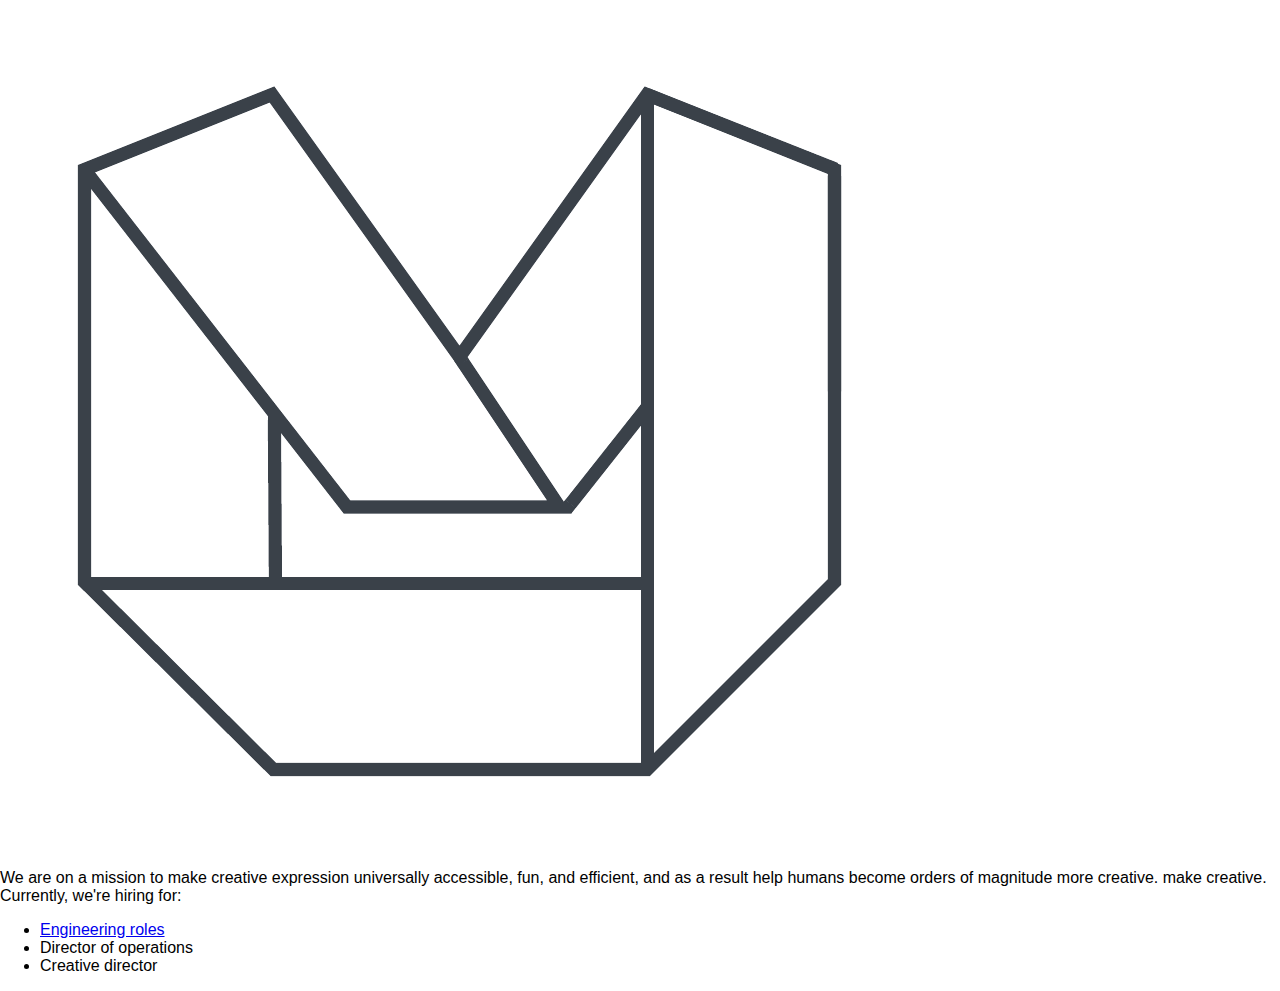
==== index.html @ bea8b9c8 "Update index.html" ====
<!doctype html>
<head>
  <meta charset="utf-8">
  <meta name="description" content="Mobius AI Inc. Website">
  <title>Mobius AI Inc.</title>
  <link rel="stylesheet" href="style.css">
</head>
<body>
    <div class="header">
      <img class="max200" src="mobius_logo.png">
    </div>


    <div class="main">
      We are on a mission to make creative expression universally accessible, fun, and efficient, and as a result help humans become orders of magnitude more creative.
make creative. Currently, we're hiring for:
      <ul>
        <li><a href="https://forms.gle/uZ28ADSbcmyHb7VN7">Engineering roles</a></li>
        <li>Director of operations</li>
        <li>Creative director</li>
      </ul>
    </div>
    
</body>
</html>
---- style.css ----
* {box-sizing: border-box;}

body { 
  margin: 0;
  font-family: sans-serif, Arial, Helvetica;
  background-color: white;  
}

.header {
  overflow: hidden;
  background-color: white;
  padding: 20px 10px;
}

.header a {
  float: left;
  color: black;
  text-align: center;
  padding: 12px;
  text-decoration: none;
  font-size: 18px; 
  line-height: 25px;
  border-radius: 4px;
}

.header a.logo {
  font-size: 25px;
  font-weight: bold;
}

.header a:hover {
  background-color: #ddd;
  color: black;
}

.header a.active {
  background-color: dodgerblue;
  color: white;
}

.header-right {
  float: right;
}

@media screen and (max-width: 500px) {
  .header a {
    float: none;
    display: block;
    text-align: left;
  }
  
  .header-right {
    float: none;
  }
}
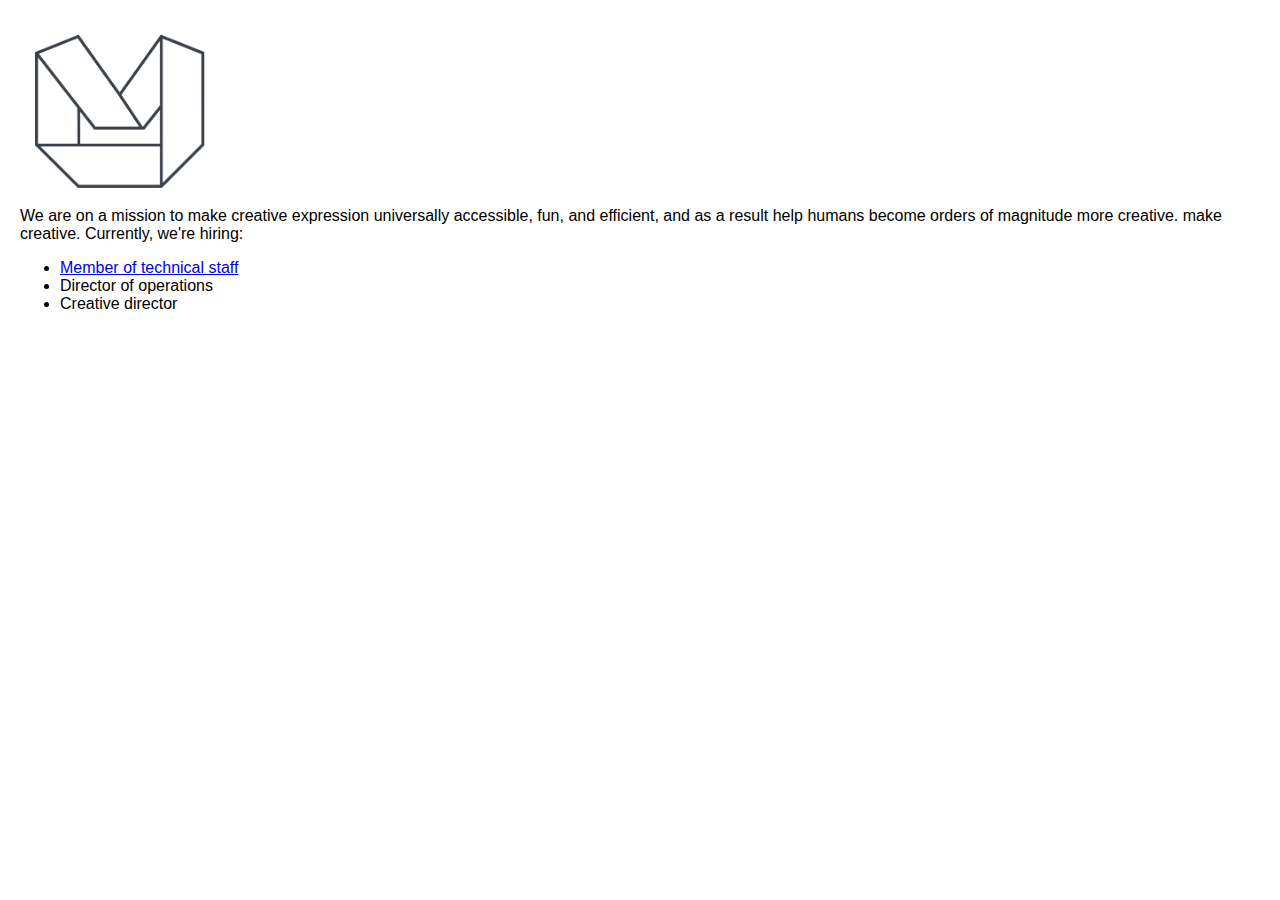
==== commit 987fb84b: "Update index.html" ====
--- a/index.html
+++ b/index.html
@@ -7,15 +7,14 @@
 </head>
 <body>
     <div class="header">
-      <img class="max200" src="mobius_logo.png">
+      <img class="responsive" src="mobius_logo.png">
     </div>
-
 
     <div class="main">
       We are on a mission to make creative expression universally accessible, fun, and efficient, and as a result help humans become orders of magnitude more creative.
-make creative. Currently, we're hiring for:
+make creative. Currently, we're hiring:
       <ul>
-        <li><a href="https://forms.gle/uZ28ADSbcmyHb7VN7">Engineering roles</a></li>
+        <li><a href="https://forms.gle/uZ28ADSbcmyHb7VN7">Member of technical staff</a></li>
         <li>Director of operations</li>
         <li>Creative director</li>
       </ul>
--- a/style.css
+++ b/style.css
@@ -8,8 +8,11 @@
 
 .header {
   overflow: hidden;
-  background-color: white;
-  padding: 20px 10px;
+  padding: 20px 20px 0 20px;
+}
+
+.main {
+  padding: 0 20px 20px 20px;
 }
 
 .header a {
@@ -42,6 +45,12 @@
   float: right;
 }
 
+.responsive {
+  width: 100%;
+  max-width: 200px;
+  height: auto;
+}
+
 @media screen and (max-width: 500px) {
   .header a {
     float: none;
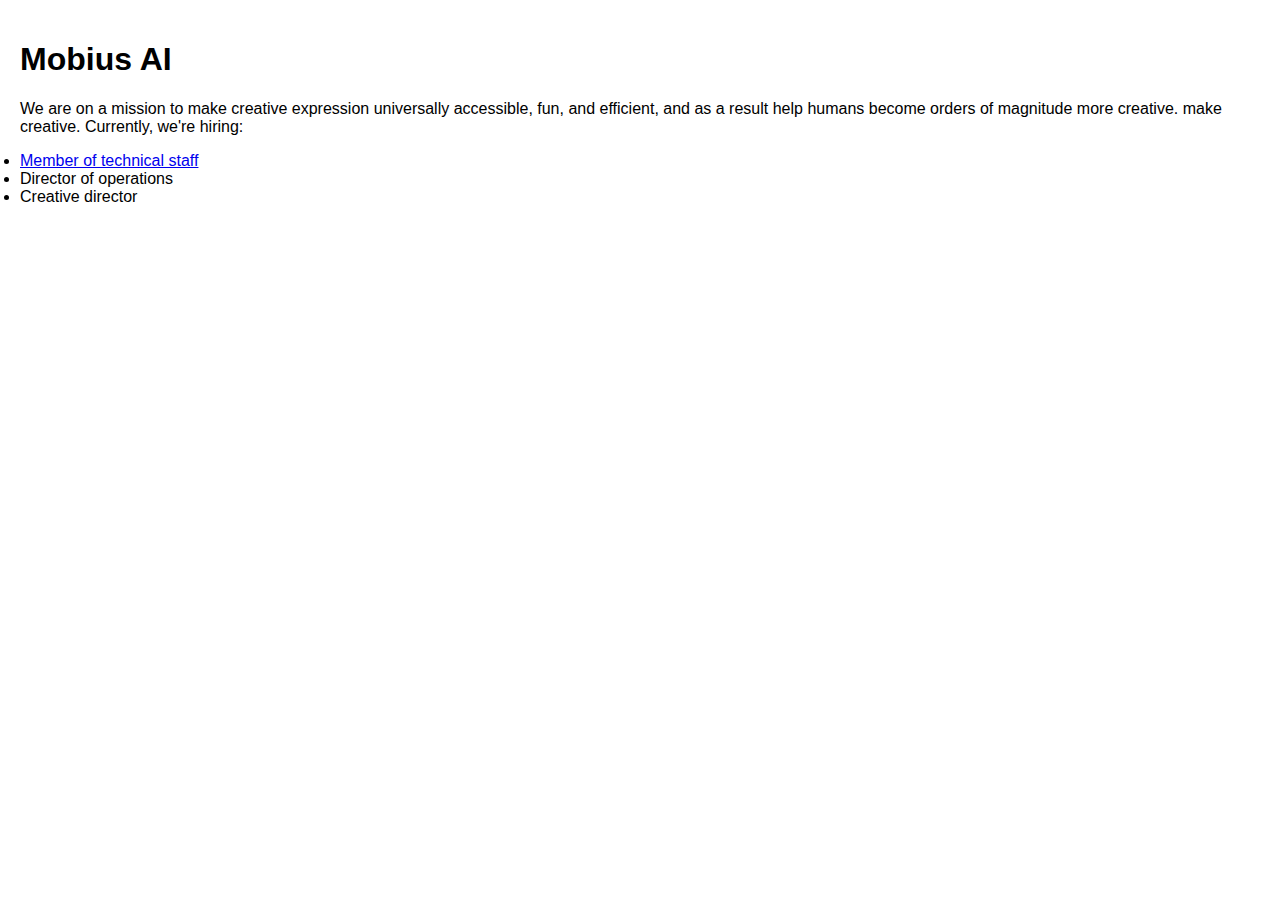
==== commit 71af8556: "Update index.html" ====
--- a/index.html
+++ b/index.html
@@ -7,17 +7,19 @@
 </head>
 <body>
     <div class="header">
-      <img class="responsive" src="mobius_logo.png">
     </div>
 
     <div class="main">
-      We are on a mission to make creative expression universally accessible, fun, and efficient, and as a result help humans become orders of magnitude more creative.
+      <h1>Mobius AI</h1>
+      
+      <p>We are on a mission to make creative expression universally accessible, fun, and efficient, and as a result help humans become orders of magnitude more creative.
 make creative. Currently, we're hiring:
-      <ul>
+      <ul style="padding: 0;">
         <li><a href="https://forms.gle/uZ28ADSbcmyHb7VN7">Member of technical staff</a></li>
         <li>Director of operations</li>
         <li>Creative director</li>
       </ul>
+      </p>
     </div>
     
 </body>
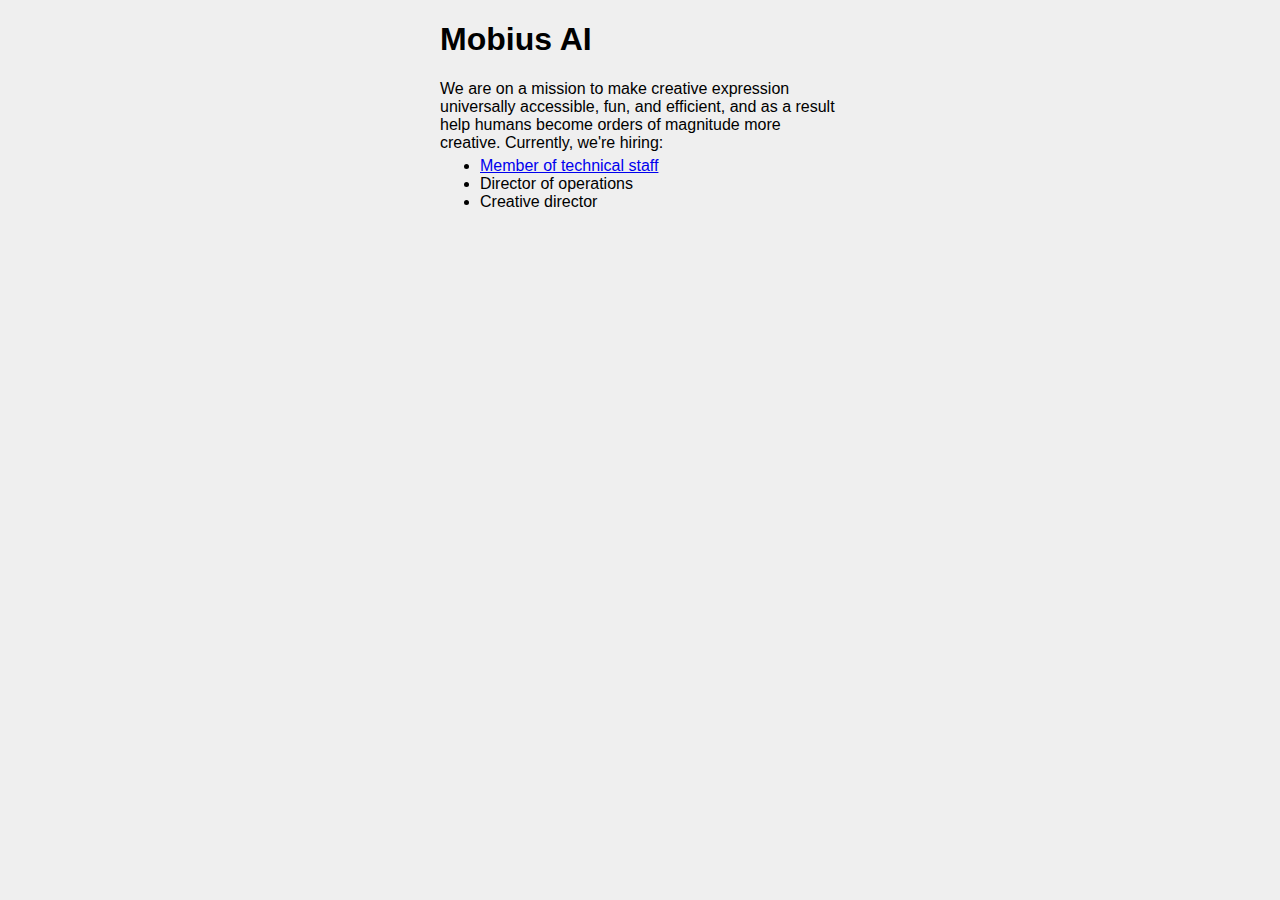
==== commit 6895d3f5: "Update index.html" ====
--- a/index.html
+++ b/index.html
@@ -12,14 +12,13 @@
     <div class="main">
       <h1>Mobius AI</h1>
       
-      <p>We are on a mission to make creative expression universally accessible, fun, and efficient, and as a result help humans become orders of magnitude more creative.
-make creative. Currently, we're hiring:
-      <ul style="padding: 0;">
+      We are on a mission to make creative expression universally accessible, fun, and efficient, and as a result help humans become orders of magnitude
+      more creative. Currently, we're hiring:
+      <ul style="margin-top: 5px;">
         <li><a href="https://forms.gle/uZ28ADSbcmyHb7VN7">Member of technical staff</a></li>
         <li>Director of operations</li>
         <li>Creative director</li>
       </ul>
-      </p>
     </div>
     
 </body>
--- a/style.css
+++ b/style.css
@@ -1,64 +1,23 @@
 * {box-sizing: border-box;}
 
 body { 
-  margin: 0;
+  margin: auto;
+  max-width: 400px;
   font-family: sans-serif, Arial, Helvetica;
-  background-color: white;  
+  background-color: rgb(239, 239, 239);
 }
 
 .header {
   overflow: hidden;
-  padding: 20px 20px 0 20px;
 }
 
 .main {
-  padding: 0 20px 20px 20px;
-}
-
-.header a {
-  float: left;
-  color: black;
-  text-align: center;
-  padding: 12px;
-  text-decoration: none;
-  font-size: 18px; 
-  line-height: 25px;
-  border-radius: 4px;
-}
-
-.header a.logo {
-  font-size: 25px;
-  font-weight: bold;
-}
-
-.header a:hover {
-  background-color: #ddd;
-  color: black;
-}
-
-.header a.active {
-  background-color: dodgerblue;
-  color: white;
-}
-
-.header-right {
-  float: right;
 }
 
 .responsive {
-  width: 100%;
-  max-width: 200px;
-  height: auto;
+    width: 100%;
+    max-width: 200px;
+    display: block;
+    margin: 30px auto 30px auto;
+    height: auto;
 }
-
-@media screen and (max-width: 500px) {
-  .header a {
-    float: none;
-    display: block;
-    text-align: left;
-  }
-  
-  .header-right {
-    float: none;
-  }
-}
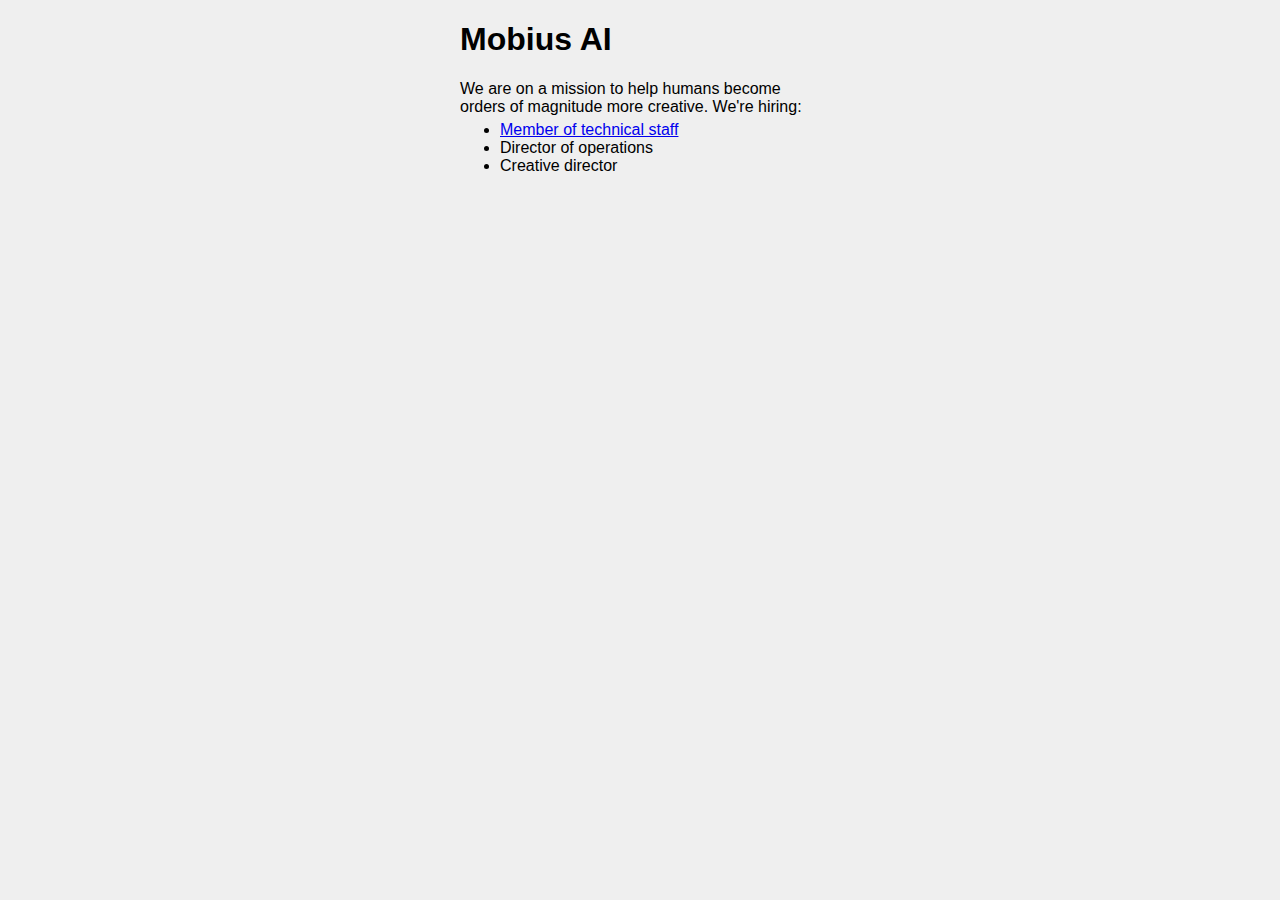
==== commit abdade98: "Update index.html" ====
--- a/index.html
+++ b/index.html
@@ -3,6 +3,7 @@
   <meta charset="utf-8">
   <meta name="description" content="Mobius AI Inc. Website">
   <title>Mobius AI Inc.</title>
+  <meta name="viewport" content="width=device-width, initial-scale=1.0">
   <link rel="stylesheet" href="style.css">
 </head>
 <body>
@@ -12,8 +13,8 @@
     <div class="main">
       <h1>Mobius AI</h1>
       
-      We are on a mission to make creative expression universally accessible, fun, and efficient, and as a result help humans become orders of magnitude
-      more creative. Currently, we're hiring:
+      We are on a mission to help humans become orders of magnitude
+      more creative. We're hiring:
       <ul style="margin-top: 5px;">
         <li><a href="https://forms.gle/uZ28ADSbcmyHb7VN7">Member of technical staff</a></li>
         <li>Director of operations</li>
--- a/style.css
+++ b/style.css
@@ -5,6 +5,7 @@
   max-width: 400px;
   font-family: sans-serif, Arial, Helvetica;
   background-color: rgb(239, 239, 239);
+  padding: 0 20px 0 20px;
 }
 
 .header {
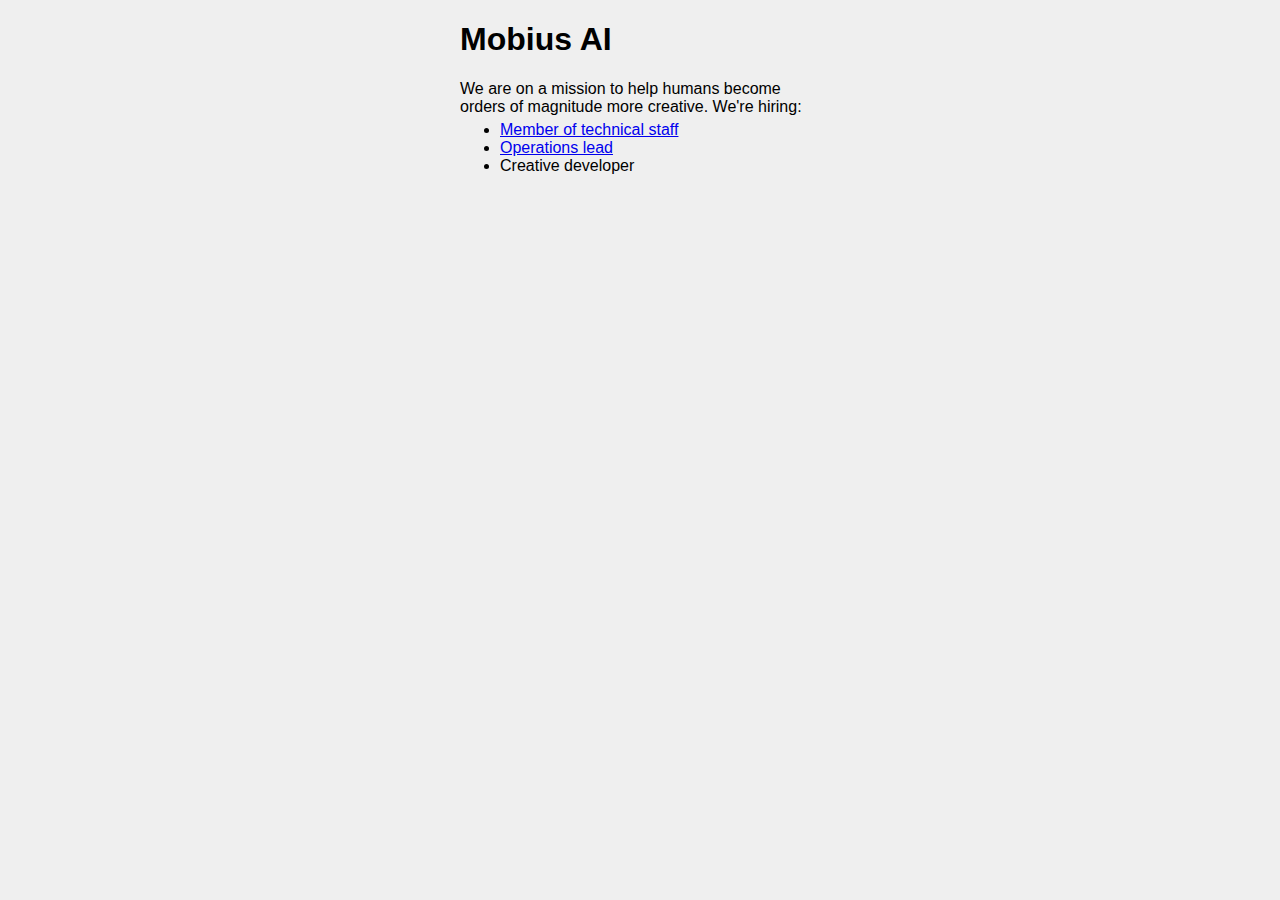
==== commit 8cb2c0b9: "Update index.html" ====
--- a/index.html
+++ b/index.html
@@ -17,8 +17,8 @@
       more creative. We're hiring:
       <ul style="margin-top: 5px;">
         <li><a href="https://forms.gle/uZ28ADSbcmyHb7VN7">Member of technical staff</a></li>
-        <li>Director of operations</li>
-        <li>Creative director</li>
+        <li><a href="https://forms.gle/4JfPaG8UkxHZUL2x7">Operations lead</a></li>
+        <li>Creative developer</li>
       </ul>
     </div>
     
